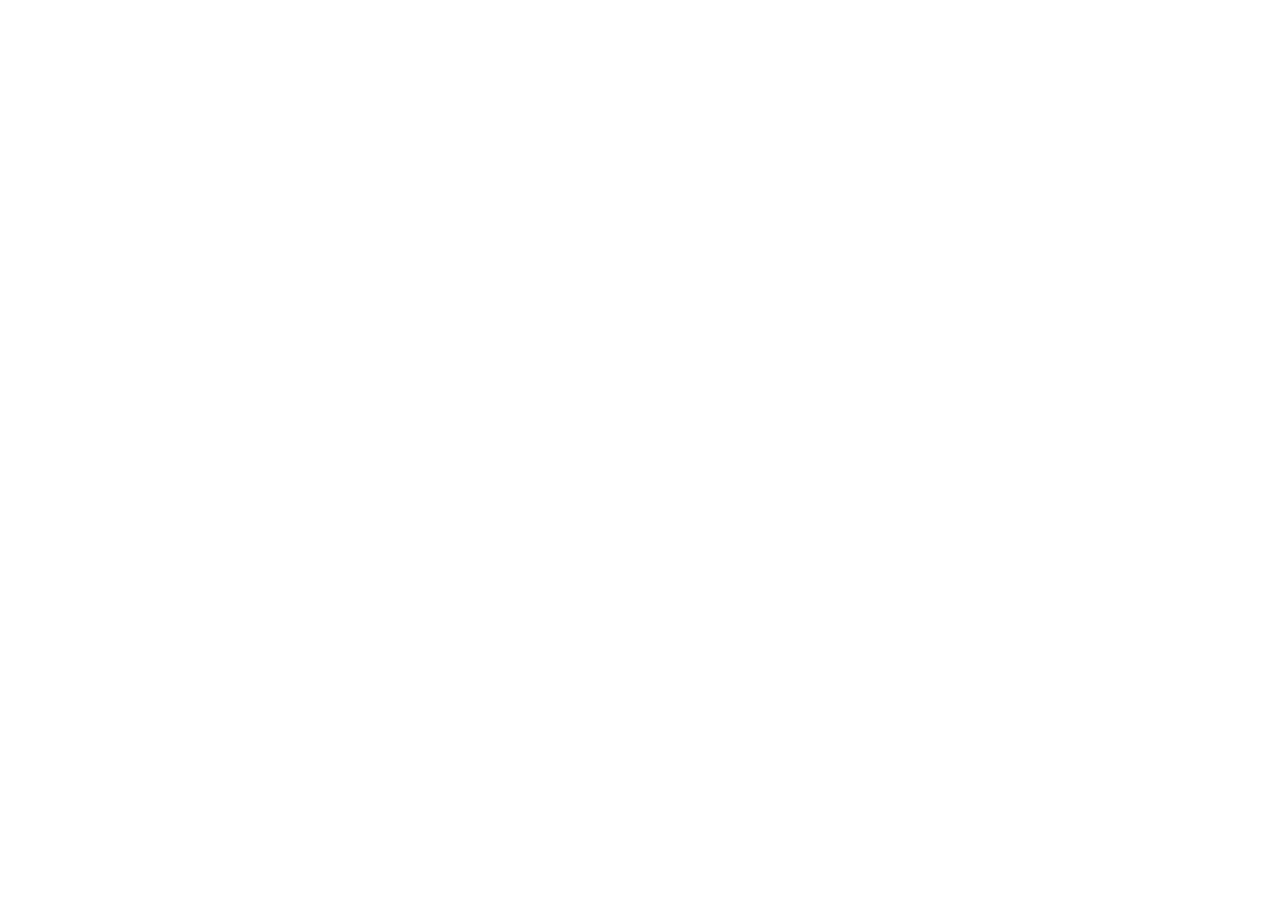
==== frontend-2-practice/index.html @ e53f71b7 "Initial commit" ====
<!DOCTYPE html>
<html lang="ru">
  <head>
    <meta charset="UTF-8" />
    <meta name="viewport" content="width=device-width, initial-scale=1.0" />
    <title>Выбор даты и времени</title>
    <link rel="stylesheet" href="styles.css" />
  </head>
  <body>
    <div class="page">
      <!-- Перенесите вашу верстку. Удалите статичные данные. Подключите скрипт -->
    </div>
  </body>
</html>
---- frontend-2-practice/styles.css ----
/* Стили страницы.
   Скопируйте с предудущей практики. */

* {
  margin: 0;
  padding: 0;
  box-sizing: border-box;
}

body {
  min-height: 100vh;
  font-family: sans-serif;
}
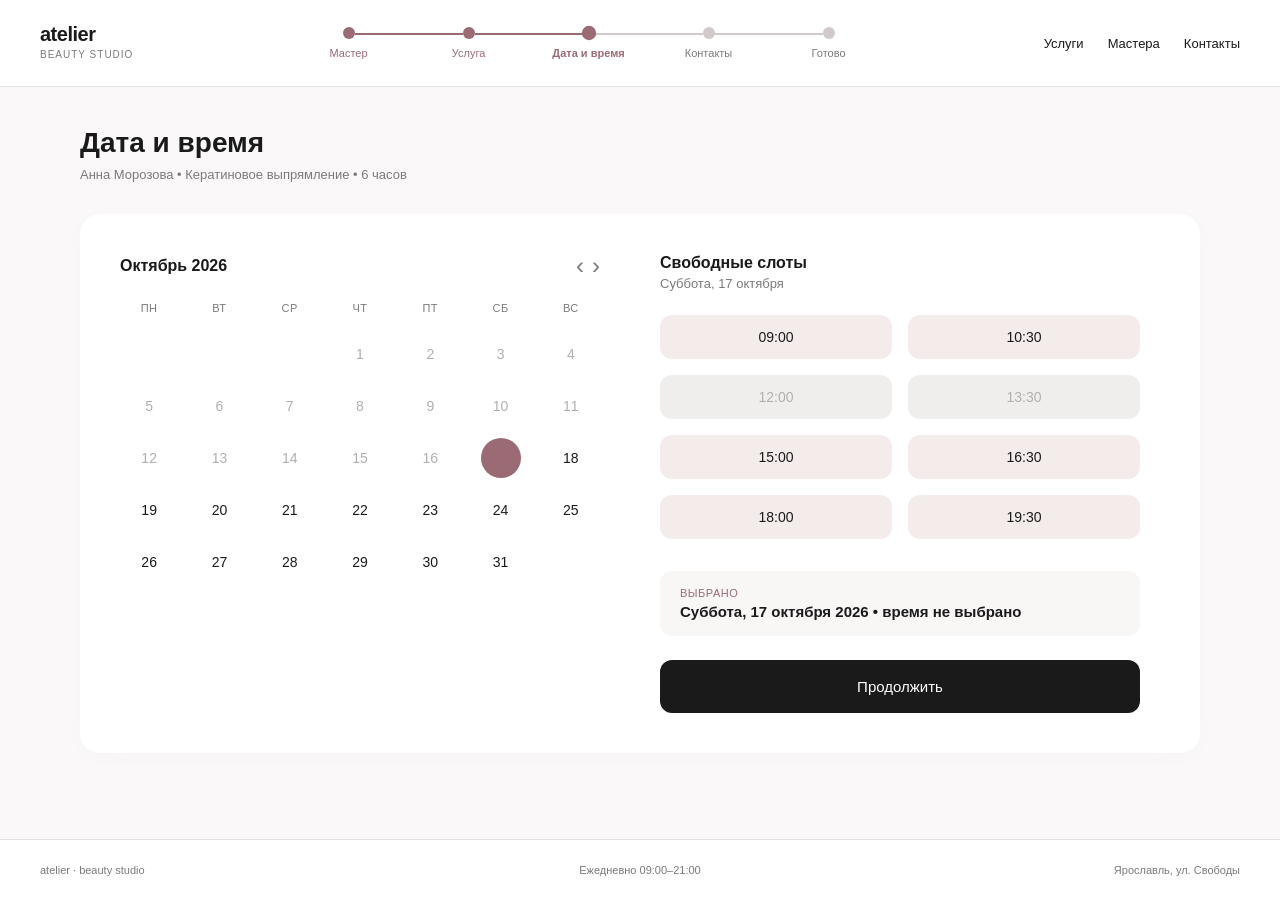
==== commit 225c8732: "Задание 2. JavaScript" ====
--- a/frontend-2-practice/index.html
+++ b/frontend-2-practice/index.html
@@ -1,14 +1,103 @@
 <!DOCTYPE html>
 <html lang="ru">
-  <head>
-    <meta charset="UTF-8" />
-    <meta name="viewport" content="width=device-width, initial-scale=1.0" />
-    <title>Выбор даты и времени</title>
-    <link rel="stylesheet" href="styles.css" />
-  </head>
-  <body>
-    <div class="page">
-      <!-- Перенесите вашу верстку. Удалите статичные данные. Подключите скрипт -->
-    </div>
-  </body>
+<head>
+    <meta charset="UTF-8">
+    <meta name="viewport" content="width=device-width, initial-scale=1.0">
+    <title>Atelier - Выбор даты и времени</title>
+    <link rel="stylesheet" href="styles.css">
+</head>
+<body>
+
+    <header class="header">
+        <div class="logo">
+            <h1>atelier</h1>
+            <span>beauty studio</span>
+        </div>
+
+        <nav class="progress-bar">
+            <div class="step done">
+                <div class="step-dot"></div>
+                <span class="step-label">Мастер</span>
+            </div>
+            <div class="step done">
+                <div class="step-dot"></div>
+                <span class="step-label">Услуга</span>
+            </div>
+            <div class="step active">
+                <div class="step-dot"></div>
+                <span class="step-label">Дата и время</span>
+            </div>
+            <div class="step">
+                <div class="step-dot"></div>
+                <span class="step-label">Контакты</span>
+            </div>
+            <div class="step">
+                <div class="step-dot"></div>
+                <span class="step-label">Готово</span>
+            </div>
+        </nav>
+
+        <div class="header-links">
+            <a href="#">Услуги</a>
+            <a href="#">Мастера</a>
+            <a href="#">Контакты</a>
+        </div>
+    </header>
+
+    <main class="main-content">
+        <div class="page-title">
+            <h2>Дата и время</h2>
+            <p class="subtitle">Анна Морозова • Кератиновое выпрямление • 6 часов</p>
+        </div>
+
+        <div class="booking-container">
+            <section class="calendar-section">
+                <div class="calendar-header">
+                    <h3 id="calendarTitle">Октябрь 2026</h3>
+                    <div class="calendar-nav">
+                        <button class="arrow-btn" type="button" id="prevMonth" aria-label="Предыдущий месяц">‹</button>
+                        <button class="arrow-btn" type="button" id="nextMonth" aria-label="Следующий месяц">›</button>
+                    </div>
+                </div>
+                <div class="calendar-grid" id="calendarGrid">
+                    <div class="weekday">Пн</div>
+                    <div class="weekday">Вт</div>
+                    <div class="weekday">Ср</div>
+                    <div class="weekday">Чт</div>
+                    <div class="weekday">Пт</div>
+                    <div class="weekday">Сб</div>
+                    <div class="weekday">Вс</div>
+                </div>
+            </section>
+
+            <section class="slots-section">
+                <h3>Свободные слоты</h3>
+                <p class="slots-date" id="slotsDate">Четверг, 15 октября</p>
+                
+                <div class="slots-grid" id="slotsGrid"></div>
+
+                <div class="selection-info">
+                    <span class="selection-label">Выбрано</span>
+                    <span class="selection-value" id="selectionValue">—</span>
+                </div>
+
+                <button type="button" class="btn-submit">Продолжить</button>
+            </section>
+        </div>
+    </main>
+
+    <footer class="footer">
+        <div class="footer-left">
+            <p>atelier · beauty studio</p>
+        </div>
+        <div class="footer-center">
+            <p>Ежедневно 09:00–21:00</p>
+        </div>
+        <div class="footer-right">
+            <p>Ярославль, ул. Свободы</p>
+        </div>
+    </footer>
+
+    <script src="script.js"></script>
+</body>
 </html>
--- a/frontend-2-practice/styles.css
+++ b/frontend-2-practice/styles.css
@@ -1,13 +1,489 @@
-/* Стили страницы.
-   Скопируйте с предудущей практики. */
-
 * {
-  margin: 0;
-  padding: 0;
-  box-sizing: border-box;
+    margin: 0;
+    padding: 0;
+    box-sizing: border-box;
+}
+
+:root {
+    --bg-color: #faf8f8;
+    --text-primary: #1a1a1a;
+    --text-secondary: #7a7a7a;
+    --accent-color: #9b6b75;
+    --accent-light: #f4ebeb;
+    --disabled-bg: #f0eded;
+    --disabled-text: #b0b0b0;
+    --border-color: #e5e0e0;
+    --font-family: 'Helvetica Neue', Helvetica, Arial, sans-serif;
 }
 
 body {
-  min-height: 100vh;
-  font-family: sans-serif;
-}
+    font-family: var(--font-family);
+    background-color: var(--bg-color);
+    color: var(--text-primary);
+    display: flex;
+    flex-direction: column;
+    min-height: 100vh;
+}
+
+.header {
+    display: flex;
+    justify-content: space-between;
+    align-items: center;
+    padding: 24px 40px;
+    background-color: #fff;
+    border-bottom: 1px solid var(--border-color);
+}
+
+.logo h1 {
+    font-size: 20px;
+    font-weight: 700;
+    letter-spacing: -0.5px;
+    line-height: 1;
+}
+
+.logo span {
+    font-size: 10px;
+    text-transform: uppercase;
+    color: var(--text-secondary);
+    letter-spacing: 1px;
+}
+
+.progress-bar {
+    display: flex;
+    justify-content: space-between;
+    width: 100%;
+    max-width: 600px;
+    margin: 0 40px;
+}
+
+.step {
+    display: flex;
+    flex-direction: column;
+    align-items: center;
+    position: relative;
+    flex: 1;
+    cursor: pointer;
+}
+
+.step-dot {
+    width: 12px;
+    height: 12px;
+    border-radius: 50%;
+    background-color: #d1caca;
+    position: relative;
+    z-index: 2;
+    transition: background-color 0.3s ease;
+}
+
+.step:not(:last-child)::after {
+    content: '';
+    position: absolute;
+    top: 6px;
+    left: calc(50% + 6px);
+    width: calc(100% - 12px);
+    height: 2px;
+    background-color: #d1caca;
+    z-index: 1;
+    transition: background-color 0.3s ease;
+}
+
+.step-label {
+    margin-top: 8px;
+    font-size: 11px;
+    color: var(--text-secondary);
+    transition: color 0.3s ease;
+    text-align: center;
+    white-space: nowrap;
+}
+
+.step.done .step-dot,
+.step.done:not(:last-child)::after,
+.step.active .step-dot {
+    background-color: var(--accent-color);
+}
+
+.step.done .step-label,
+.step.active .step-label {
+    color: var(--accent-color);
+}
+
+.step.active .step-dot {
+    transform: scale(1.2);
+}
+
+.step.active .step-label {
+    font-weight: 600;
+}
+
+.step.active:not(:last-child)::after {
+    background-color: #d1caca;
+}
+
+.header-links {
+    display: flex;
+    gap: 24px;
+}
+
+.header-links a {
+    text-decoration: none;
+    color: var(--text-primary);
+    font-size: 13px;
+    transition: color 0.3s ease;
+    white-space: nowrap;
+}
+
+.header-links a:hover {
+    color: var(--accent-color);
+}
+
+.main-content {
+    flex: 1;
+    padding: 40px;
+    max-width: 1200px;
+    margin: 0 auto;
+    width: 100%;
+}
+
+.page-title {
+    margin-bottom: 32px;
+}
+
+.page-title h2 {
+    font-size: 28px;
+    font-weight: 700;
+    margin-bottom: 8px;
+}
+
+.subtitle {
+    font-size: 13px;
+    color: var(--text-secondary);
+}
+
+.booking-container {
+    display: flex;
+    gap: 60px;
+    background: #fff;
+    border-radius: 20px;
+    padding: 40px;
+    box-shadow: 0 4px 20px rgba(0, 0, 0, 0.02);
+}
+
+.calendar-section {
+    flex: 1;
+    max-width: 480px;
+}
+
+.calendar-header {
+    display: flex;
+    justify-content: space-between;
+    align-items: center;
+    margin-bottom: 24px;
+}
+
+.calendar-header h3 {
+    font-size: 16px;
+    font-weight: 600;
+}
+
+.calendar-nav {
+    display: flex;
+    gap: 8px;
+}
+
+.arrow-btn {
+    background: none;
+    border: none;
+    font-size: 24px;
+    color: var(--text-secondary);
+    cursor: pointer;
+    line-height: 1;
+    transition: color 0.3s ease;
+}
+
+.arrow-btn:hover {
+    color: var(--text-primary);
+}
+
+.calendar-grid {
+    display: grid;
+    grid-template-columns: repeat(7, 1fr);
+    gap: 12px;
+    text-align: center;
+}
+
+.weekday {
+    font-size: 11px;
+    color: var(--text-secondary);
+    text-transform: uppercase;
+    margin-bottom: 8px;
+    letter-spacing: 0.5px;
+}
+
+.day {
+    display: flex;
+    align-items: center;
+    justify-content: center;
+    width: 40px;
+    height: 40px;
+    border-radius: 50%;
+    font-size: 14px;
+    color: var(--text-primary);
+    background: none;
+    border: none;
+    font-family: inherit;
+    cursor: pointer;
+    transition: background-color 0.2s ease, color 0.2s ease;
+    margin: 0 auto;
+}
+
+.day:hover:not(.disabled):not(.selected):not(.other-month) {
+    background-color: var(--accent-light);
+}
+
+.day.selected {
+    background-color: var(--accent-color);
+    color: #fff;
+}
+
+.day.today {
+    font-weight: 700;
+    color: var(--accent-color);
+}
+
+.day.disabled {
+    color: var(--disabled-text);
+    cursor: default;
+    pointer-events: none;
+}
+
+.day.other-month {
+    visibility: hidden;
+    pointer-events: none;
+}
+
+.slots-section {
+    flex: 1;
+    max-width: 480px;
+}
+
+.slots-section h3 {
+    font-size: 16px;
+    font-weight: 600;
+    margin-bottom: 4px;
+}
+
+.slots-date {
+    font-size: 13px;
+    color: var(--text-secondary);
+    margin-bottom: 24px;
+}
+
+.slots-grid {
+    display: grid;
+    grid-template-columns: repeat(2, 1fr);
+    gap: 16px;
+    margin-bottom: 32px;
+}
+
+.slots-empty {
+    grid-column: 1 / -1;
+    text-align: center;
+    padding: 40px 20px;
+    color: var(--text-secondary);
+    font-size: 14px;
+}
+
+.slot {
+    padding: 14px;
+    border: none;
+    border-radius: 12px;
+    background-color: var(--accent-light);
+    color: var(--text-primary);
+    font-size: 14px;
+    font-weight: 500;
+    font-family: inherit;
+    cursor: pointer;
+    transition: background-color 0.3s ease, transform 0.1s ease, box-shadow 0.3s ease;
+}
+
+.slot:hover:not(.disabled):not(.selected) {
+    background-color: #e8dcdc;
+}
+
+.slot:active:not(.disabled) {
+    transform: scale(0.98);
+}
+
+.slot.disabled {
+    background-color: var(--disabled-bg);
+    color: var(--disabled-text);
+    cursor: default;
+    pointer-events: none;
+}
+
+.slot.selected {
+    background-color: var(--accent-color);
+    color: #fff;
+    box-shadow: 0 4px 10px rgba(155, 107, 117, 0.3);
+}
+
+.slot.selected:hover {
+    background-color: #8a5c65;
+}
+
+.selection-info {
+    display: flex;
+    flex-direction: column;
+    gap: 4px;
+    padding: 16px 20px;
+    background-color: #f9f6f6;
+    border-radius: 12px;
+    margin-bottom: 24px;
+}
+
+.selection-label {
+    font-size: 11px;
+    color: var(--accent-color);
+    text-transform: uppercase;
+    letter-spacing: 0.5px;
+}
+
+.selection-value {
+    font-size: 15px;
+    font-weight: 600;
+    color: var(--text-primary);
+}
+
+.btn-submit {
+    width: 100%;
+    padding: 18px;
+    background-color: var(--text-primary);
+    color: #fff;
+    border: none;
+    border-radius: 12px;
+    font-size: 15px;
+    font-weight: 500;
+    font-family: inherit;
+    cursor: pointer;
+    transition: background-color 0.3s ease, box-shadow 0.3s ease;
+}
+
+.btn-submit:hover {
+    background-color: #333;
+    box-shadow: 0 4px 12px rgba(0, 0, 0, 0.15);
+}
+
+.footer {
+    display: flex;
+    justify-content: space-between;
+    padding: 24px 40px;
+    background-color: #fff;
+    border-top: 1px solid var(--border-color);
+    font-size: 11px;
+    color: var(--text-secondary);
+    margin-top: auto;
+}
+
+.footer-left,
+.footer-right {
+    flex: 1;
+}
+
+.footer-center {
+    flex: 1;
+    text-align: center;
+}
+
+.footer-right {
+    text-align: right;
+}
+
+@media (max-width: 900px) {
+    .booking-container {
+        flex-direction: column;
+        gap: 40px;
+        padding: 24px;
+    }
+
+    .calendar-section,
+    .slots-section {
+        max-width: 100%;
+    }
+
+    .header {
+        flex-direction: column;
+        gap: 20px;
+        padding: 20px;
+    }
+
+    .progress-bar {
+        margin: 0;
+        max-width: 100%;
+    }
+
+    .header-links {
+        display: none;
+    }
+
+    .footer {
+        flex-direction: column;
+        gap: 8px;
+        text-align: center;
+    }
+
+    .footer-right {
+        text-align: center;
+    }
+}
+
+@media (max-width: 380px) {
+    .main-content {
+        padding: 20px 12px;
+    }
+
+    .booking-container {
+        padding: 16px;
+        gap: 24px;
+    }
+
+    .calendar-grid {
+        gap: 6px;
+    }
+
+    .day {
+        width: 32px;
+        height: 32px;
+        font-size: 12px;
+    }
+
+    .weekday {
+        font-size: 10px;
+        letter-spacing: 0;
+    }
+
+    .slots-grid {
+        gap: 8px;
+    }
+
+    .slot {
+        padding: 10px;
+        font-size: 13px;
+        border-radius: 8px;
+    }
+
+    .page-title h2 {
+        font-size: 22px;
+    }
+
+    .calendar-header h3,
+    .slots-section h3 {
+        font-size: 14px;
+    }
+
+    .step-label {
+        font-size: 9px;
+        white-space: normal;
+        word-break: break-word;
+        max-width: 60px;
+    }
+}
